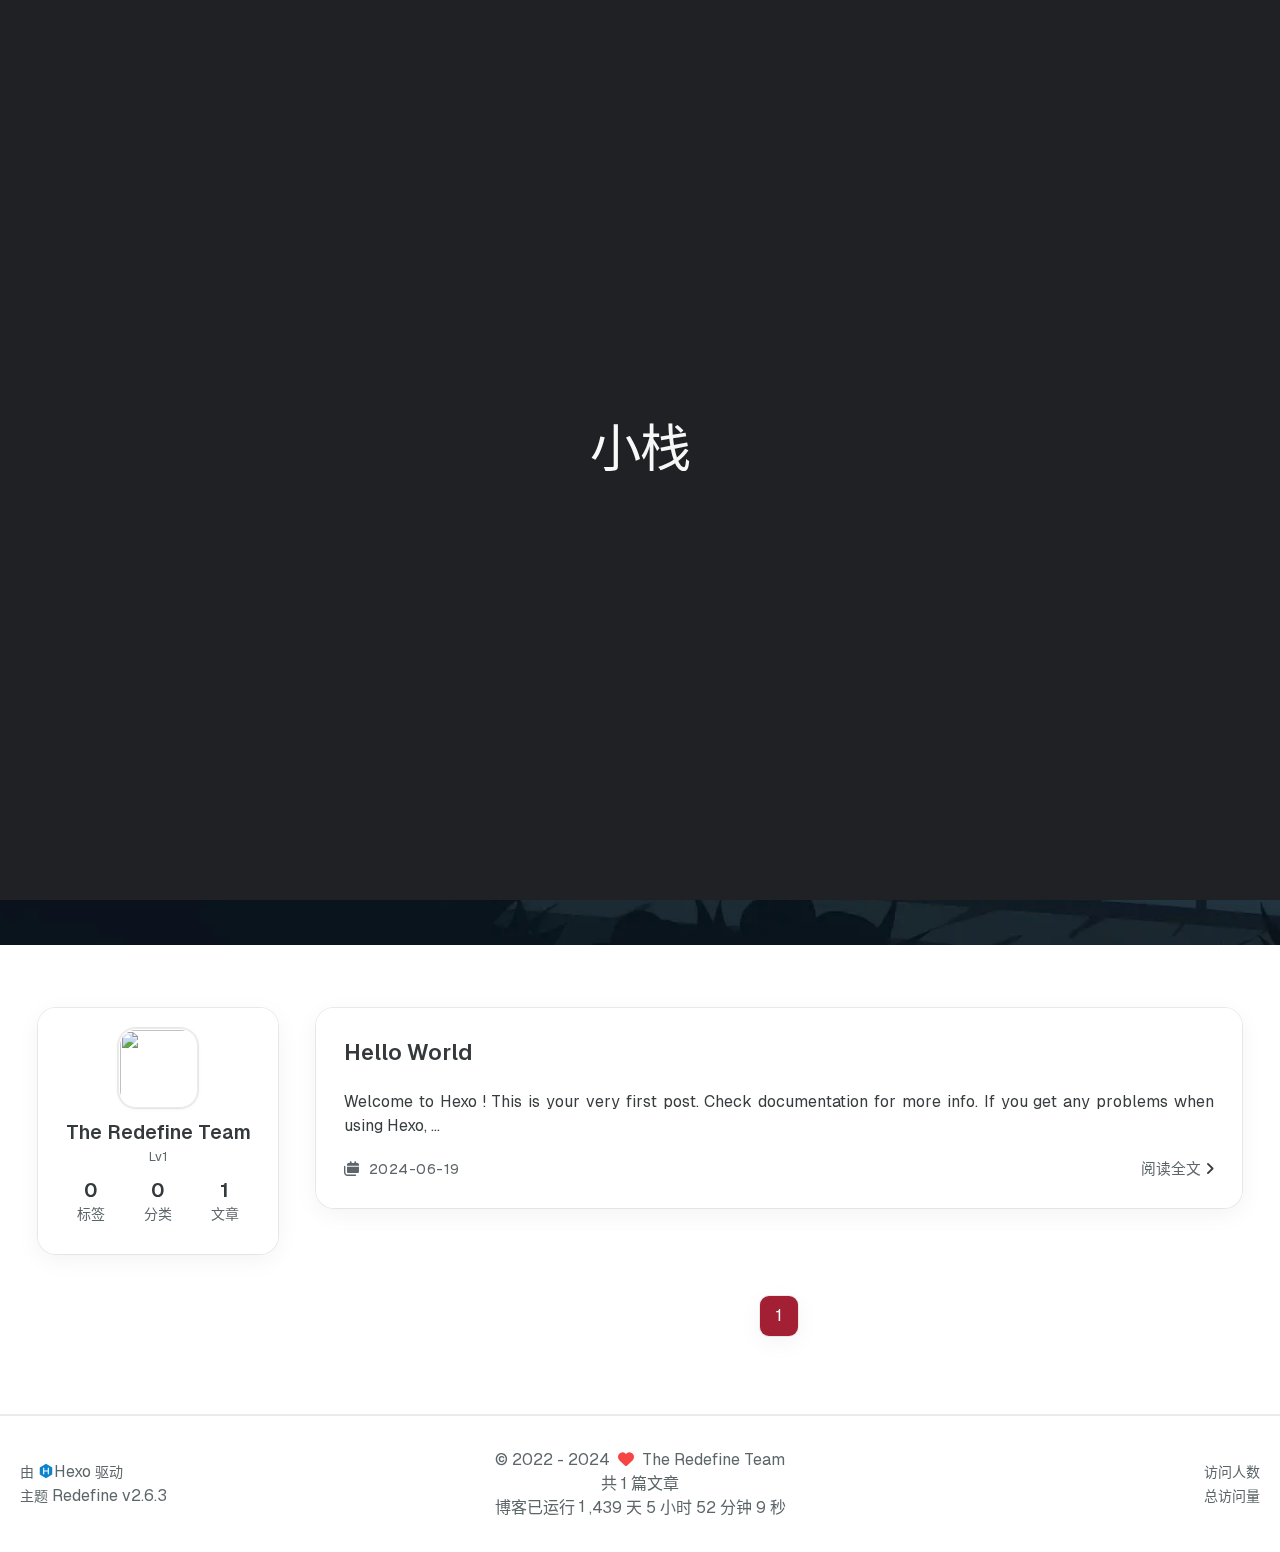
==== index.html @ cc3e4406 "Site updated: 2024-06-19 17:23:47" ====
<!DOCTYPE html>
<html lang="zh-CN">
<head>
    <meta charset="utf-8">
    <meta name="viewport" content="width=device-width, initial-scale=1">
    <meta name="keywords" content="Hexo Theme Redefine">
    
    <meta name="author" content="The Redefine Team">
    <!-- preconnect -->
    <link rel="preconnect" href="https://fonts.googleapis.com">
    <link rel="preconnect" href="https://fonts.gstatic.com" crossorigin>

    
    <!--- Seo Part-->
    
    <link rel="canonical" href="http://stbanana.github.io/"/>
    <meta name="robots" content="index,follow">
    <meta name="googlebot" content="index,follow">
    <meta name="revisit-after" content="1 days">
    
        <meta property="og:type" content="website">
<meta property="og:title" content="小栈">
<meta property="og:url" content="http://stbanana.github.io/index.html">
<meta property="og:site_name" content="小栈">
<meta property="og:locale" content="zh_CN">
<meta property="article:author" content="John Doe">
<meta name="twitter:card" content="summary">
    
    
    <!--- Icon Part-->
    <link rel="icon" type="image/png" href="/images/redefine-favicon.svg" sizes="192x192">
    <link rel="apple-touch-icon" sizes="180x180" href="/images/redefine-favicon.svg">
    <meta name="theme-color" content="#A31F34">
    <link rel="shortcut icon" href="/images/redefine-favicon.svg">
    <!--- Page Info-->
    
    <title>
        
        小栈
    </title>

    
<link rel="stylesheet" href="/fonts/Chillax/chillax.css">


    <!--- Inject Part-->
    

    
<link rel="stylesheet" href="/css/style.css">


    
        
<link rel="stylesheet" href="/assets/build/styles.css">

    

    
<link rel="stylesheet" href="/fonts/GeistMono/geist-mono.css">

    
<link rel="stylesheet" href="/fonts/Geist/geist.css">

    <!--- Font Part-->
    
    
    
    

    
        
<script src="/js/libs/anime.min.js"></script>

    

    <script id="hexo-configurations">
    window.config = {"hostname":"stbanana.github.io","root":"/","language":"zh-CN"};
    window.theme = {"articles":{"style":{"font_size":"16px","line_height":1.5,"image_border_radius":"14px","image_alignment":"center","image_caption":false,"link_icon":true,"title_alignment":"left","headings_top_spacing":{"h1":"5rem","h2":"4rem","h3":"2.8rem","h4":"2.5rem","h5":"2.2rem","h6":"2rem"}},"word_count":{"enable":true,"count":true,"min2read":true},"author_label":{"enable":true,"auto":false,"list":[]},"code_block":{"copy":true,"style":"mac","font":{"enable":false,"family":null,"url":null}},"toc":{"enable":true,"max_depth":3,"number":false,"expand":true,"init_open":true},"copyright":{"enable":true,"default":"cc_by_nc_sa"},"lazyload":true,"recommendation":{"enable":false,"title":"推荐阅读","limit":3,"mobile_limit":2,"placeholder":"/images/wallhaven-wqery6-light.webp","skip_dirs":[]}},"colors":{"primary":"#A31F34","secondary":null,"default_mode":"light"},"global":{"fonts":{"chinese":{"enable":false,"family":null,"url":null},"english":{"enable":false,"family":null,"url":null}},"content_max_width":"1000px","sidebar_width":"210px","hover":{"shadow":true,"scale":false},"scroll_progress":{"bar":false,"percentage":true},"website_counter":{"url":"https://cn.vercount.one/js","enable":true,"site_pv":true,"site_uv":true,"post_pv":true},"single_page":true,"preloader":true,"open_graph":true,"google_analytics":{"enable":false,"id":null}},"home_banner":{"enable":true,"style":"fixed","image":{"light":"/images/wallhaven-wqery6-light.webp","dark":"/images/wallhaven-wqery6-dark.webp"},"title":"Theme Redefine","subtitle":{"text":[],"hitokoto":{"enable":false,"api":"https://v1.hitokoto.cn"},"typing_speed":100,"backing_speed":80,"starting_delay":500,"backing_delay":1500,"loop":true,"smart_backspace":true},"text_color":{"light":"#fff","dark":"#d1d1b6"},"text_style":{"title_size":"2.8rem","subtitle_size":"1.5rem","line_height":1.2},"custom_font":{"enable":false,"family":null,"url":null},"social_links":{"enable":false,"style":"default","links":{"github":null,"instagram":null,"zhihu":null,"twitter":null,"email":null},"qrs":{"weixin":null}}},"plugins":{"feed":{"enable":false},"aplayer":{"enable":false,"type":"fixed","audios":[{"name":null,"artist":null,"url":null,"cover":null,"lrc":null}]},"mermaid":{"enable":false,"version":"9.3.0"}},"version":"2.6.3","navbar":{"auto_hide":false,"color":{"left":"#f78736","right":"#367df7","transparency":35},"width":{"home":"1200px","pages":"1000px"},"links":{"Home":{"path":"/","icon":"fa-regular fa-house"}},"search":{"enable":false,"preload":true}},"page_templates":{"friends_column":2,"tags_style":"blur"},"home":{"sidebar":{"enable":true,"position":"left","first_item":"menu","announcement":null,"show_on_mobile":true,"links":null},"article_date_format":"auto","categories":{"enable":true,"limit":3},"tags":{"enable":true,"limit":3}},"footerStart":"2022/8/17 11:45:14"};
    window.lang_ago = {"second":"%s 秒前","minute":"%s 分钟前","hour":"%s 小时前","day":"%s 天前","week":"%s 周前","month":"%s 个月前","year":"%s 年前"};
    window.data = {"masonry":false};
  </script>
    
    <!--- Fontawesome Part-->
    
<link rel="stylesheet" href="/fontawesome/fontawesome.min.css">

    
<link rel="stylesheet" href="/fontawesome/brands.min.css">

    
<link rel="stylesheet" href="/fontawesome/solid.min.css">

    
<link rel="stylesheet" href="/fontawesome/regular.min.css">

    
    
    
    
<meta name="generator" content="Hexo 7.2.0"></head>


<body>
<div class="progress-bar-container">
    

    
        <span class="pjax-progress-bar"></span>
<!--        <span class="swup-progress-icon">-->
<!--            <i class="fa-solid fa-circle-notch fa-spin"></i>-->
<!--        </span>-->
    
</div>



    <style>
    :root {
        --preloader-background-color: #fff;
        --preloader-text-color: #000;
    }

    @media (prefers-color-scheme: dark) {
        :root {
            --preloader-background-color: #202124;
            --preloader-text-color: #fff;
        }
    }

    @media (prefers-color-scheme: light) {
        :root {
            --preloader-background-color: #fff;
            --preloader-text-color: #000;
        }
    }

    @media (max-width: 600px) {
        .ml13 {
            font-size: 2.6rem !important; /* Adjust this value as needed */
        }
    }

    .preloader {
        display: flex;
        flex-direction: column;
        gap: 1rem; /* Tailwind 'gap-4' is 1rem */
        align-items: center;
        justify-content: center;
        position: fixed;
        padding: 12px;
        top: 0;
        right: 0;
        bottom: 0;
        left: 0;
        width: 100vw;
        height: 100vh; /* 'h-screen' is 100% of the viewport height */
        background-color: var(--preloader-background-color);
        z-index: 1100; /* 'z-[1100]' sets the z-index */
        transition: opacity 0.2s ease-in-out;
    }

    .ml13 {
        font-size: 3.2rem;
        /* text-transform: uppercase; */
        color: var(--preloader-text-color);
        letter-spacing: -1px;
        font-weight: 500;
        font-family: 'Chillax-Variable', sans-serif;
        text-align: center;
    }

    .ml13 .word {
        display: inline-flex;
        flex-wrap: wrap;
        white-space: nowrap;
    }

    .ml13 .letter {
        display: inline-block;
        line-height: 1em;
    }
</style>

<div class="preloader">
    <h2 class="ml13">
        小栈
    </h2>
    <script>
        var textWrapper = document.querySelector('.ml13');
        // Split text into words
        var words = textWrapper.textContent.trim().split(' ');

        // Clear the existing content
        textWrapper.innerHTML = '';

        // Wrap each word and its letters in spans
        words.forEach(function(word) {
            var wordSpan = document.createElement('span');
            wordSpan.classList.add('word');
            wordSpan.innerHTML = word.replace(/\S/g, "<span class='letter'>$&</span>");
            textWrapper.appendChild(wordSpan);
            textWrapper.appendChild(document.createTextNode(' ')); // Add space between words
        });

        var animation = anime.timeline({loop: true})
            .add({
                targets: '.ml13 .letter',
                translateY: [40,0],
                translateZ: 0,
                opacity: [0,1],
                filter: ['blur(5px)', 'blur(0px)'], // Starting from blurred to unblurred
                easing: "easeOutExpo",
                duration: 1400,
                delay: (el, i) => 300 + 30 * i,
            }).add({
                targets: '.ml13 .letter',
                translateY: [0,-40],
                opacity: [1,0],
                filter: ['blur(0px)', 'blur(5px)'], // Ending from unblurred to blurred
                easing: "easeInExpo",
                duration: 1200,
                delay: (el, i) => 100 + 30 * i,
                complete: function() {
                    hidePreloader(); // Call hidePreloader after the animation completes
                }
            });

        let themeStatus = JSON.parse(localStorage.getItem('REDEFINE-THEME-STATUS'))?.isDark;

        // If the theme status is not found in local storage, check the preferred color scheme
        if (themeStatus === undefined || themeStatus === null) {
            if (window.matchMedia && window.matchMedia('(prefers-color-scheme: dark)').matches) {
                themeStatus = 'dark';
            } else {
                themeStatus = 'light';
            }
        }

        // Now you can use the themeStatus variable in your code
        if (themeStatus) {
            document.documentElement.style.setProperty('--preloader-background-color', '#202124');
            document.documentElement.style.setProperty('--preloader-text-color', '#fff');
        } else {
            document.documentElement.style.setProperty('--preloader-background-color', '#fff');
            document.documentElement.style.setProperty('--preloader-text-color', '#000');
        }

        window.addEventListener('load', function () {
            setTimeout(hidePreloader, 5000); // Call hidePreloader after 5000 milliseconds if not already called by animation
        });

        function hidePreloader() {
            var preloader = document.querySelector('.preloader');
            preloader.style.opacity = '0';
            setTimeout(function () {
                preloader.style.display = 'none';
            }, 200);
        }
    </script>
</div>

<main class="page-container" id="swup">

    
        
    <style>
        .home-banner-container {
            background: none !important;
        }
        .home-article-item,
        .sidebar-links,
        .sidebar-content,
        a.page-number,
        a.extend,
        .sidebar-links .links:hover,
        .right-bottom-tools,
        footer.footer {
            background-color: var(--background-color-transparent-80) !important;
        }
        .right-bottom-tools:hover,
        a.page-number:hover,
        a.extend:hover {
            background-color: var(--primary-color) !important;
        }
        .site-info,
        .home-article-sticky-label {
            background-color: var(--background-color-transparent-15) !important;
        }
        .home-article-sticky-label {
            backdrop-filter: none !important;
        }
    </style>
    <div class="home-banner-background transition-fade fixed top-0 left-0 w-screen h-screen scale-125 sm:scale-110 box-border will-change-transform bg-cover">
        <img src="/images/wallhaven-wqery6-light.webp" alt="home-banner-background" class="w-full h-full object-cover dark:hidden">
        <img src="/images/wallhaven-wqery6-dark.webp" alt="home-banner-background" class="w-full h-full object-cover hidden dark:block">
    </div>


<div class="home-banner-container flex justify-center items-center transition-fade relative">
    
    <div class="content mt-8 flex flex-col justify-center items-center">
        <div class="description flex flex-col justify-center items-center w-screen font-medium text-center"
        
        >
            Theme Redefine
            
            
                <p><i id="subtitle"></i></p>
            
        </div>
        
    </div>
    <script>
        const scrollToMain = ()=> {
            console.log('scroll');
            const target = document.querySelector('.main-content-container');
            target.scrollIntoView({ behavior: 'smooth'});
        }
    </script>
</div>
    

    <div class="main-content-container">


        <div class="main-content-header">
            <header class="navbar-container px-6 md:px-12">

    <div class="navbar-content has-home-banner">
        <div class="left">
            
            <a class="logo-title" href="/">
                <h1>
                小栈
                </h1>
            </a>
        </div>

        <div class="right">
            <!-- PC -->
            <div class="desktop">
                <ul class="navbar-list">
                    
                        
                            

                            <li class="navbar-item">
                                <!-- Menu -->
                                <a class="active"
                                   href="/"
                                        >
                                    <i class="fa-regular fa-house fa-fw"></i>
                                    首页
                                    
                                </a>

                                <!-- Submenu -->
                                
                            </li>
                    
                    
                </ul>
            </div>
            <!-- Mobile -->
            <div class="mobile">
                
                <div class="icon-item navbar-bar">
                    <div class="navbar-bar-middle"></div>
                </div>
            </div>
        </div>
    </div>

    <!-- Mobile sheet -->
    <div class="navbar-drawer h-screen w-full absolute top-0 left-0 bg-background-color flex flex-col justify-between">
        <ul class="drawer-navbar-list flex flex-col px-4 justify-center items-start">
            
                
                    

                    <li class="drawer-navbar-item text-base my-1.5 flex flex-col w-full">
                        
                        <a class="py-1.5 px-2 flex flex-row items-center justify-between gap-1 hover:!text-primary active:!text-primary text-2xl font-semibold group border-b border-border-color hover:border-primary w-full active"
                           href="/"
                        >
                            <span>
                                首页
                            </span>
                            
                                <i class="fa-regular fa-house fa-sm fa-fw"></i>
                            
                        </a>
                        

                        
                    </li>
            

            
            
        </ul>

        <div class="statistics flex justify-around my-2.5">
    <a class="item tag-count-item flex flex-col justify-center items-center w-20" href="/tags">
        <div class="number text-2xl sm:text-xl text-second-text-color font-semibold">0</div>
        <div class="label text-third-text-color text-sm">标签</div>
    </a>
    <a class="item tag-count-item flex flex-col justify-center items-center w-20" href="/categories">
        <div class="number text-2xl sm:text-xl text-second-text-color font-semibold">0</div>
        <div class="label text-third-text-color text-sm">分类</div>
    </a>
    <a class="item tag-count-item flex flex-col justify-center items-center w-20" href="/archives">
        <div class="number text-2xl sm:text-xl text-second-text-color font-semibold">1</div>
        <div class="label text-third-text-color text-sm">文章</div>
    </a>
</div>
    </div>

    <div class="window-mask"></div>

</header>


        </div>

        <div class="main-content-body">

            
                <div class="home-sidebar-container">
    <div class="sticky-container sticky">
        
        
            
            <div class="sidebar-content" >
                <div class="avatar flex justify-center">
    <img src="https://avatars.githubusercontent.com/u/84495152?v=4">
</div>
                <div class="author flex flex-col justify-center my-2.5 mx-0">
    <div class="name">The Redefine Team</div>
    
        <div class="label">Lv1</div>
    
</div>
                <div class="statistics flex justify-around my-2.5">
    <a class="item tag-count-item flex flex-col justify-center items-center w-20" href="/tags">
        <div class="number text-2xl sm:text-xl text-second-text-color font-semibold">0</div>
        <div class="label text-third-text-color text-sm">标签</div>
    </a>
    <a class="item tag-count-item flex flex-col justify-center items-center w-20" href="/categories">
        <div class="number text-2xl sm:text-xl text-second-text-color font-semibold">0</div>
        <div class="label text-third-text-color text-sm">分类</div>
    </a>
    <a class="item tag-count-item flex flex-col justify-center items-center w-20" href="/archives">
        <div class="number text-2xl sm:text-xl text-second-text-color font-semibold">1</div>
        <div class="label text-third-text-color text-sm">文章</div>
    </a>
</div>
            </div>
        

    </div>
</div>

            

            <div class="main-content">

                
                    <div class="home-content-container">
    <ul class="home-article-list">
        
            <li class="home-article-item">

                

                

                
                <div class="flex flex-col gap-5 px-7 pb-7 pt-7">
                    <h3 class="home-article-title">
                        <a href="/2024/06/19/hello-world/">
                            Hello World
                        </a>
                    </h3>

                    <div class="home-article-content markdown-body">
                        
                            Welcome to Hexo ! This is your very first post. Check documentation  for more info. If you get any problems when using Hexo, ...
                        
                    </div>

                    <div class="home-article-meta-info-container">
    <div class="home-article-meta-info">
        <span><i class="fa-solid fa-calendars"></i>&nbsp;
            <span class="home-article-date" data-date="Wed Jun 19 2024 16:16:42 GMT+0800">
                
                    2024-06-19
                
            </span>
        </span>
        
        
    </div>

    <a href="/2024/06/19/hello-world/">阅读全文<span class="seo-reader-text">Hello World</span>&nbsp;<i class="fa-solid fa-angle-right"></i></a>
</div>

                </div>
            </li>
        
    </ul>

    <div class="home-paginator px-7 py-5">
        <div class="paginator">
    <span class="page-number current">1</span>
</div>

    </div>
</div>

                    <div class="comment-container pjax"></div>
                

            </div>

            

        </div>

        <div class="main-content-footer">
            <footer class="footer mt-5 py-5 h-auto text-base text-third-text-color relative border-t-2 border-t-border-color">
    <div class="info-container py-3 text-center">
        
        <div class="text-center">
            &copy;
            
              <span>2022</span>
              -
            
            2024&nbsp;&nbsp;<i class="fa-solid fa-heart fa-beat" style="--fa-animation-duration: 0.5s; color: #f54545"></i>&nbsp;&nbsp;<a href="/">The Redefine Team</a>
            
                
                <p class="post-count space-x-0.5">
                    <span>
                        共 1 篇文章
                    </span>
                    
                </p>
            
        </div>
        
            <script data-swup-reload-script src="https://cn.vercount.one/js"></script>
            <div class="relative text-center lg:absolute lg:right-[20px] lg:top-1/2 lg:-translate-y-1/2 lg:text-right">
                
                    <span id="busuanzi_container_site_uv" class="lg:!block">
                        <span class="text-sm">访问人数</span>
                        <span id="busuanzi_value_site_uv"></span>
                    </span>
                
                
                    <span id="busuanzi_container_site_pv" class="lg:!block">
                        <span class="text-sm">总访问量</span>
                        <span id="busuanzi_value_site_pv"></span>
                    </span>
                
            </div>
        
        <div class="relative text-center lg:absolute lg:left-[20px] lg:top-1/2 lg:-translate-y-1/2 lg:text-left">
            <span class="lg:block text-sm">由 <?xml version="1.0" encoding="utf-8"?><!DOCTYPE svg PUBLIC "-//W3C//DTD SVG 1.1//EN" "http://www.w3.org/Graphics/SVG/1.1/DTD/svg11.dtd"><svg class="relative top-[2px] inline-block align-baseline" version="1.1" id="圖層_1" xmlns="http://www.w3.org/2000/svg" xmlns:xlink="http://www.w3.org/1999/xlink" x="0px" y="0px" width="1rem" height="1rem" viewBox="0 0 512 512" enable-background="new 0 0 512 512" xml:space="preserve"><path fill="#0E83CD" d="M256.4,25.8l-200,115.5L56,371.5l199.6,114.7l200-115.5l0.4-230.2L256.4,25.8z M349,354.6l-18.4,10.7l-18.6-11V275H200v79.6l-18.4,10.7l-18.6-11v-197l18.5-10.6l18.5,10.8V237h112v-79.6l18.5-10.6l18.5,10.8V354.6z"/></svg><a target="_blank" class="text-base" href="https://hexo.io">Hexo</a> 驱动</span>
            <span class="text-sm lg:block">主题&nbsp;<a class="text-base" target="_blank" href="https://github.com/EvanNotFound/hexo-theme-redefine">Redefine v2.6.3</a></span>
        </div>
        
        
            <div>
                博客已运行 <span class="odometer" id="runtime_days" ></span> 天 <span class="odometer" id="runtime_hours"></span> 小时 <span class="odometer" id="runtime_minutes"></span> 分钟 <span class="odometer" id="runtime_seconds"></span> 秒
            </div>
        
        
            <script data-swup-reload-script>
                try {
                    function odometer_init() {
                    const elements = document.querySelectorAll('.odometer');
                    elements.forEach(el => {
                        new Odometer({
                            el,
                            format: '( ddd).dd',
                            duration: 200
                        });
                    });
                    }
                    odometer_init();
                } catch (error) {}
            </script>
        
        
        
    </div>  
</footer>
        </div>
    </div>

    

    <div class="right-side-tools-container">
        <div class="side-tools-container">
    <ul class="hidden-tools-list">
        <li class="right-bottom-tools tool-font-adjust-plus flex justify-center items-center">
            <i class="fa-regular fa-magnifying-glass-plus"></i>
        </li>

        <li class="right-bottom-tools tool-font-adjust-minus flex justify-center items-center">
            <i class="fa-regular fa-magnifying-glass-minus"></i>
        </li>

        <li class="right-bottom-tools tool-dark-light-toggle flex justify-center items-center">
            <i class="fa-regular fa-moon"></i>
        </li>

        <!-- rss -->
        

        

        <li class="right-bottom-tools tool-scroll-to-bottom flex justify-center items-center">
            <i class="fa-regular fa-arrow-down"></i>
        </li>
    </ul>

    <ul class="visible-tools-list">
        <li class="right-bottom-tools toggle-tools-list flex justify-center items-center">
            <i class="fa-regular fa-cog fa-spin"></i>
        </li>
        
            <li class="right-bottom-tools tool-scroll-to-top flex justify-center items-center">
                <i class="arrow-up fas fa-arrow-up"></i>
                <span class="percent"></span>
            </li>
        
        
    </ul>
</div>

    </div>

    <div class="image-viewer-container">
    <img src="">
</div>


    

</main>


    
<script src="/js/libs/Swup.min.js"></script>

<script src="/js/libs/SwupSlideTheme.min.js"></script>

<script src="/js/libs/SwupScriptsPlugin.min.js"></script>

<script src="/js/libs/SwupProgressPlugin.min.js"></script>

<script src="/js/libs/SwupScrollPlugin.min.js"></script>

<script src="/js/libs/SwupPreloadPlugin.min.js"></script>

<script>
    const swup = new Swup({
        plugins: [
            new SwupScriptsPlugin({
                optin: true,
            }),
            new SwupProgressPlugin(),
            new SwupScrollPlugin({
                offset: 80,
            }),
            new SwupSlideTheme({
                mainElement: ".main-content-body",
            }),
            new SwupPreloadPlugin(),
        ],
        containers: ["#swup"],
    });
</script>








<script src="/js/tools/imageViewer.js" type="module"></script>

<script src="/js/utils.js" type="module"></script>

<script src="/js/main.js" type="module"></script>

<script src="/js/layouts/navbarShrink.js" type="module"></script>

<script src="/js/tools/scrollTopBottom.js" type="module"></script>

<script src="/js/tools/lightDarkSwitch.js" type="module"></script>

<script src="/js/layouts/categoryList.js" type="module"></script>





    
<script src="/js/tools/codeBlock.js" type="module"></script>




    
<script src="/js/layouts/lazyload.js" type="module"></script>




    
<script src="/js/tools/runtime.js"></script>

    
<script src="/js/libs/odometer.min.js"></script>

    
<link rel="stylesheet" href="/assets/odometer-theme-minimal.css">




  
<script src="/js/libs/Typed.min.js"></script>

  
<script src="/js/plugins/typed.js" type="module"></script>









<div class="post-scripts" data-swup-reload-script>
    
        
<script src="/js/tools/tocToggle.js" type="module"></script>

<script src="/js/layouts/toc.js" type="module"></script>

<script src="/js/plugins/tabs.js" type="module"></script>

    
</div>


</body>
</html>
---- fonts/Chillax/chillax.css ----
/**
 * @license
 *
 * Font Family: Chillax
 * Designed by: Manushi Parikh
 * URL: https://www.fontshare.com/fonts/chillax
 * © 2023 Indian Type Foundry
 *
 * Font Style:
 * Chillax Variable(Variable font)
 *
*/


/**
* This is a variable font
* You can controll variable axes as shown below:
* font-variation-settings: 'wght' 700.0;
*
* available axes:

* 'wght' (range from 200.0 to 700.0)

*/

@font-face {
    font-family: 'Chillax-Variable';
    src:local('Chillax-Variable'),
        local('ChillaxVariable'),
        local('Chillax Variable'),
        local('Chillax'),
        url('Chillax-Variable.woff2') format('woff2'),
        url('Chillax-Variable.woff') format('woff'),
        url('Chillax-Variable.ttf') format('truetype');
    font-weight: 200 700;
    font-display: swap;
    font-style: normal;
}
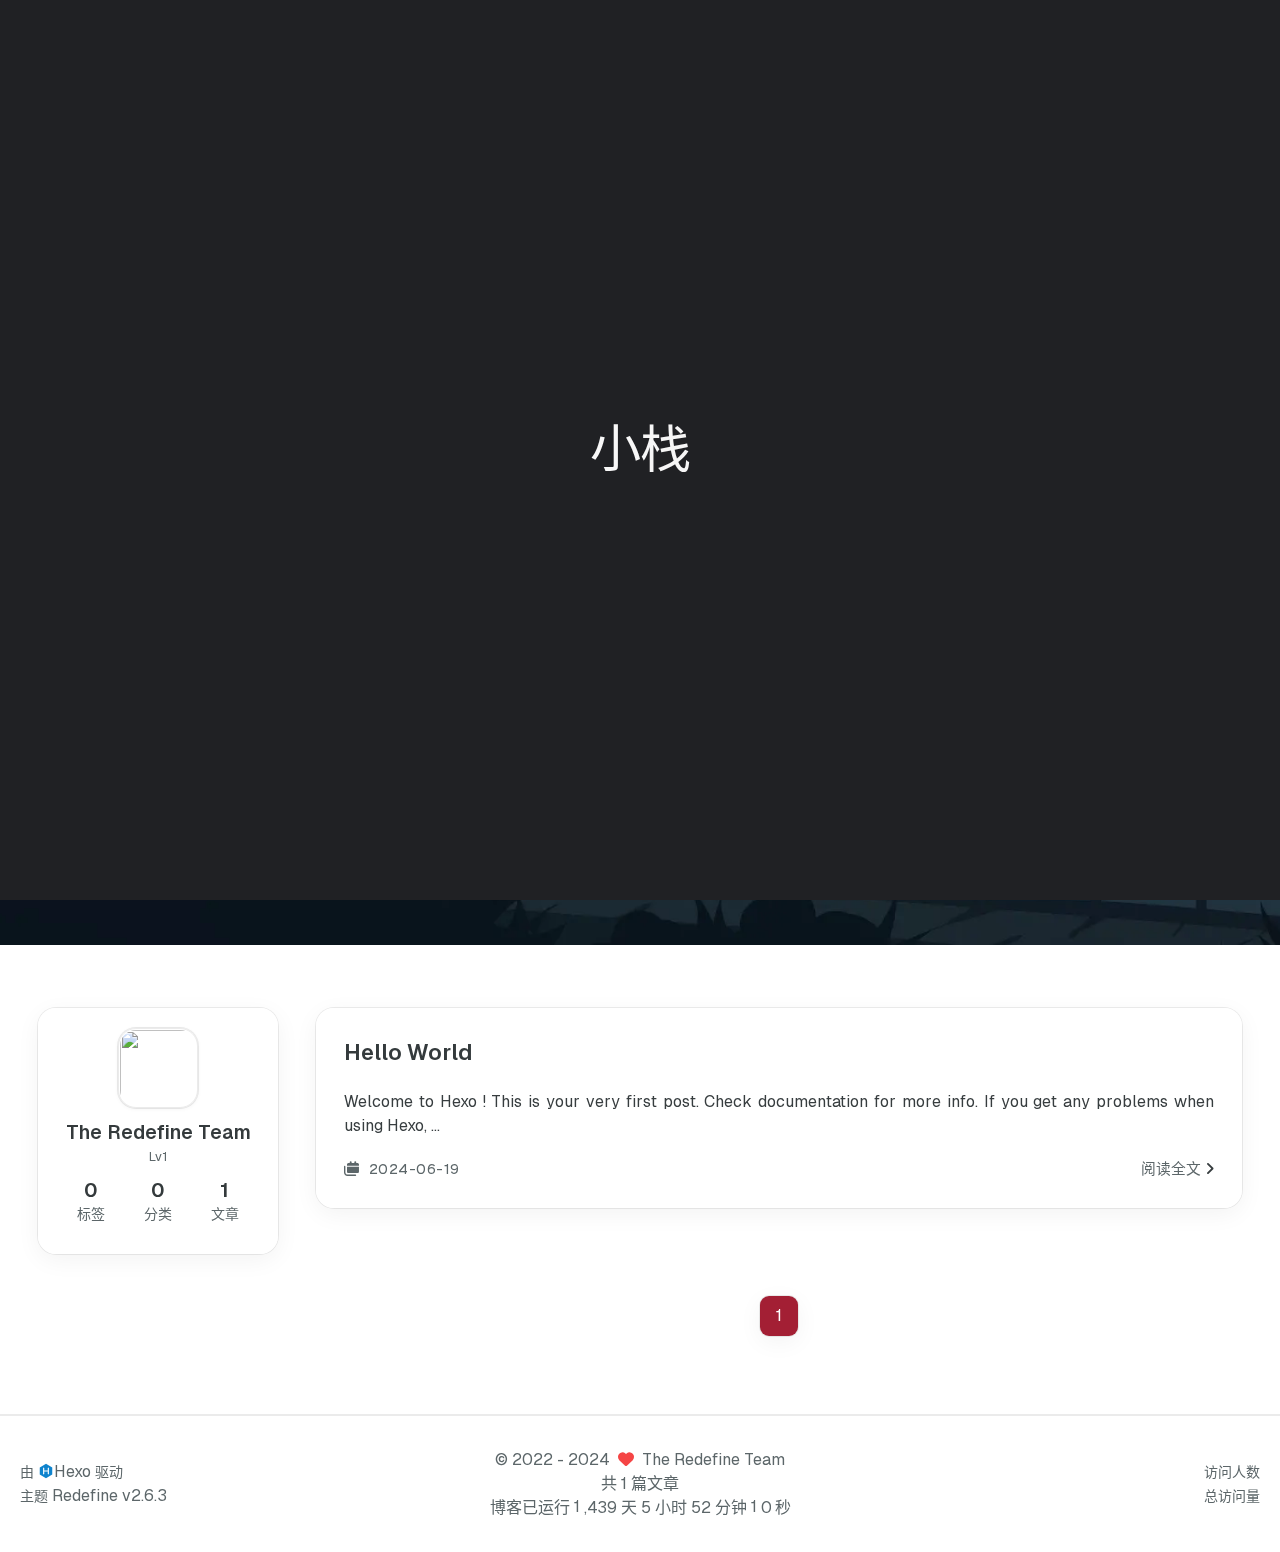
==== commit eb944e21: "尝试发布" ====
--- a/index.html
+++ b/index.html
@@ -1,4 +1,4 @@
-<!DOCTYPE html>
+<!DOCTYPE html> 
 <html lang="zh-CN">
 <head>
     <meta charset="utf-8">
